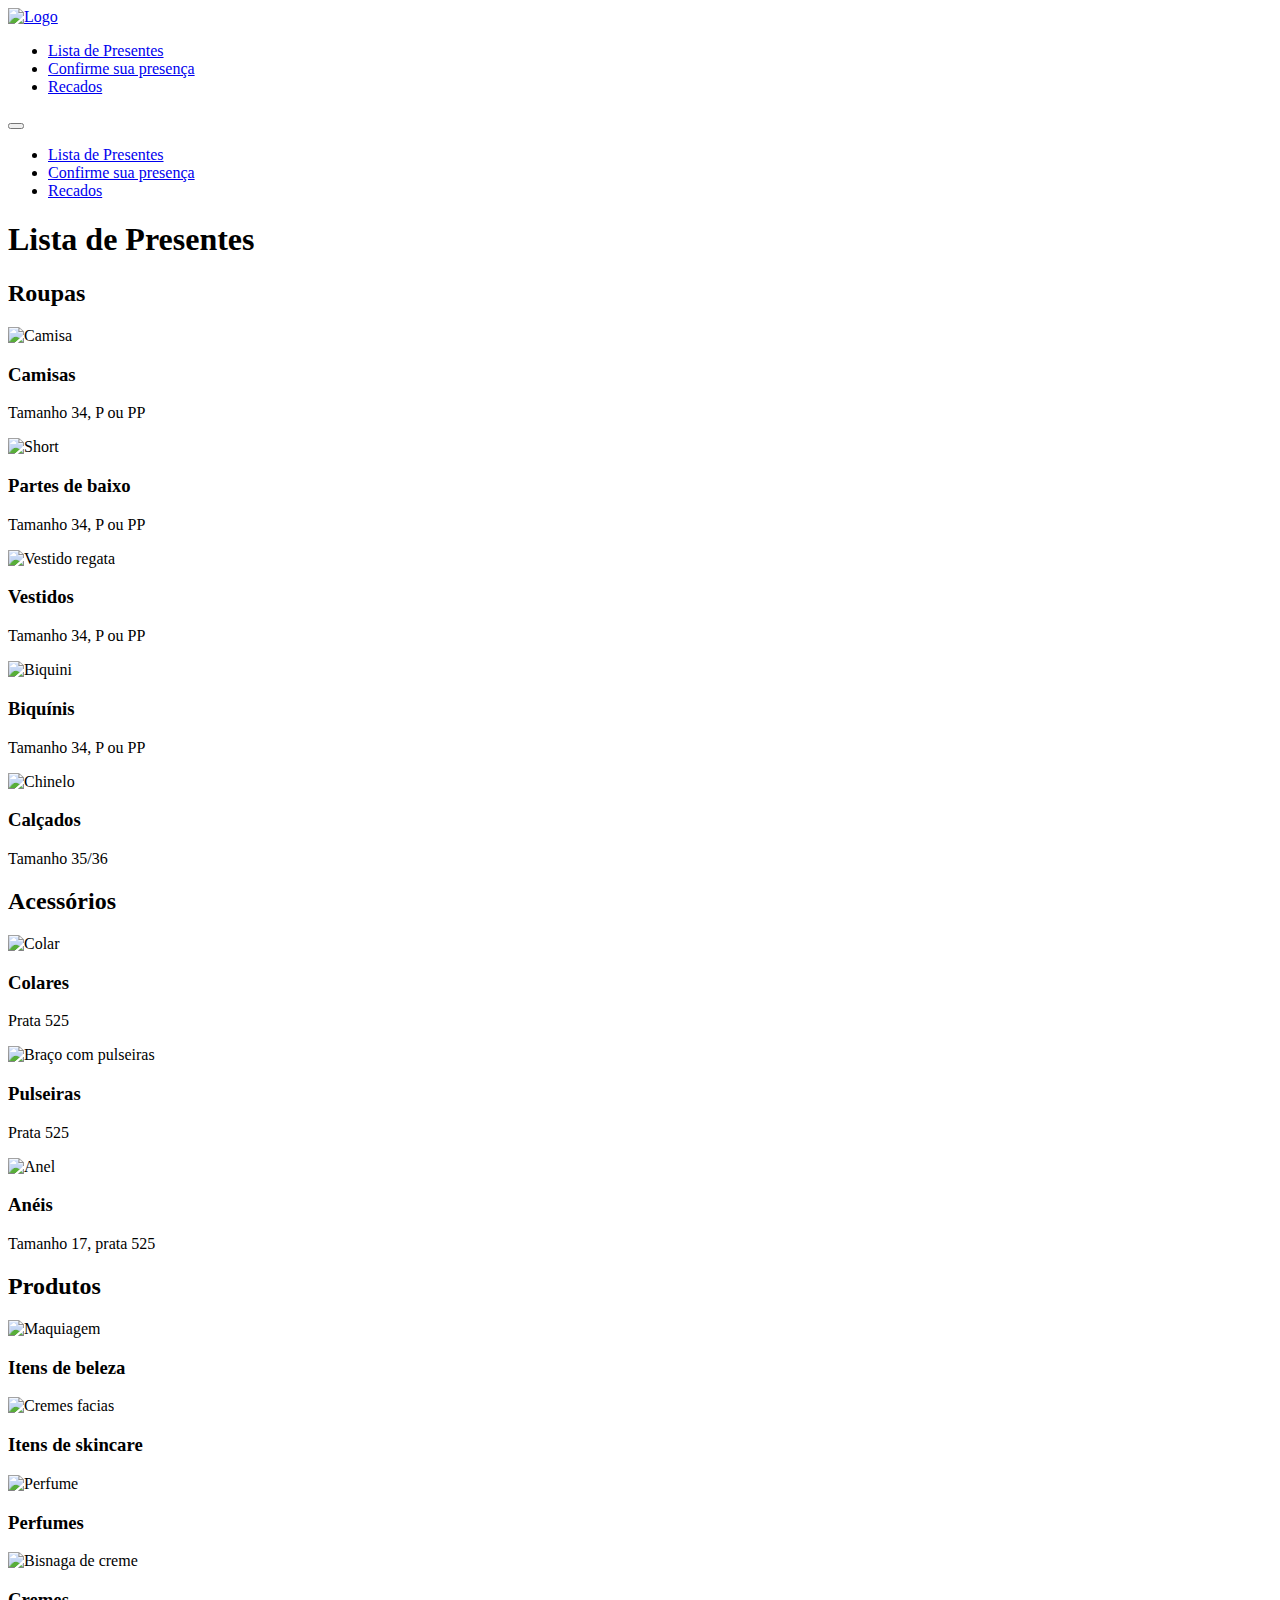
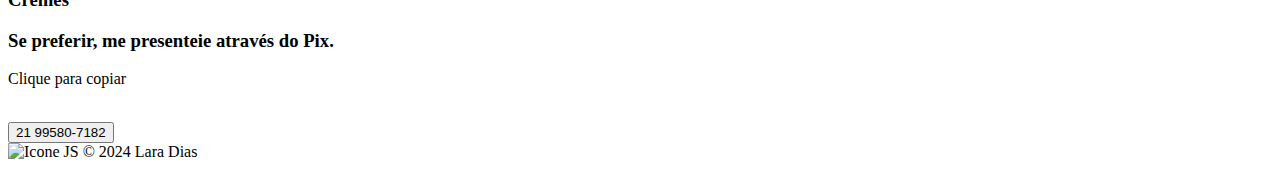
==== lista.html @ 9fe02545 "Add files via upload" ====
<!DOCTYPE html>
<html lang="pt-br">
<head>
    <meta charset="UTF-8">
    <meta name="viewport" content="width=device-width, initial-scale=1.0">
    <link rel="stylesheet" href="https://cdnjs.cloudflare.com/ajax/libs/font-awesome/6.6.0/css/all.min.css" integrity="sha512-Kc323vGBEqzTmouAECnVceyQqyqdsSiqLQISBL29aUW4U/M7pSPA/gEUZQqv1cwx4OnYxTxve5UMg5GT6L4JJg==" crossorigin="anonymous" referrerpolicy="no-referrer" />
    <link rel="stylesheet" href="src/styles/style.css">

    <script src="https://cdnjs.cloudflare.com/ajax/libs/jquery/3.7.1/jquery.min.js" integrity="sha512-v2CJ7UaYy4JwqLDIrZUI/4hqeoQieOmAZNXBeQyjo21dadnwR+8ZaIJVT8EE2iyI61OV8e6M8PP2/4hpQINQ/g==" crossorigin="anonymous" referrerpolicy="no-referrer"></script>

    <link rel="icon" href="/src/img/favicon.png" type="image/png" sizes="32x32">

    <title>Lista de Presentes</title>
</head>
<body>
    <header>
        <nav id="navbar">
            <a id="inicial" href="index.html">
                <img src="/src/img/id_home.png" alt="Logo" id="nav_logo" type="image/png">
            </a>
                <ul id="nav_list">
                <li class="nav-item active">
                    <a href="lista.html">Lista de Presentes</a>
                </li>
                <li class="nav-item">
                    <a href="presenca.html">Confirme sua presença</a>
                </li>
                <li class="nav-item">
                    <a href="recado.html">Recados</a>
                </li>
            </ul>
            <button id="mobile_btn">
                <i class="fa-solid fa-bars"></i>
            </button>
        </nav>
        <div id="mobile_menu">
            <ul id="mobile_nav_list">
                <li class="nav-item active">
                    <a href="lista.html">Lista de Presentes</a>
                </li>
                <li class="nav-item">
                    <a href="presenca.html">Confirme sua presença</a>
                </li>
                <li class="nav-item">
                    <a href="recado.html">Recados</a>
                </li>
            </ul>
        </div>
   </header>

    <main id="lista">
       <h1>Lista de Presentes</h1> 
        
       <h2>Roupas</h2>
       <div id="presentes">
        <div class="presente">
           <img src="src/img/presentes/camisa.png" alt="Camisa">
            <h3>Camisas</h3>
            <p>Tamanho 34, P ou PP</p>
        </div>
        <div class="presente">
            <img src="src/img/presentes/short.png" alt="Short">
            <h3>Partes de baixo</h3>
            <p>Tamanho 34, P ou PP</p>
        </div>
        <div class="presente">
            <img src="src/img/presentes/vestido.png" alt="Vestido regata">
            <h3>Vestidos</h3>
            <p>Tamanho 34, P ou PP</p>
        </div>
        <div class="presente">
            <img src="src/img/presentes/biquini.png" alt="Biquini">
            <h3>Biquínis</h3>
            <p>Tamanho 34, P ou PP</p>
        </div>
        <div class="presente">
            <img src="src/img/presentes/chinelo.png" alt="Chinelo">
            <h3>Calçados</h3>
            <p>Tamanho 35/36</p>
        </div>
       </div>

       <h2>Acessórios</h2>
       <div id="presentes">
        <div class="presente">
           <img src="src/img/presentes/cordão.png" alt="Colar">
            <h3>Colares</h3>
            <p>Prata 525</p>
        </div>
        <div class="presente">
            <img src="src/img/presentes/pulseira.png" alt="Braço com pulseiras">
            <h3>Pulseiras</h3>
            <p>Prata 525</p>
        </div>
        <div class="presente">
            <img src="src/img/presentes/anel.png" alt="Anel">
            <h3>Anéis</h3>
            <p>Tamanho 17, prata 525</p>
        </div>
       </div>

       <h2>Produtos</h2>
       <div id="presentes">
        <div class="presente">
            <img src="src/img/presentes/beleza.png" alt="Maquiagem">
             <h3>Itens de beleza</h3>
         </div>
         <div class="presente">
            <img src="src/img/presentes/skincare.png" alt="Cremes facias">
             <h3>Itens de skincare</h3>
         </div>
        <div class="presente">
           <img src="src/img/presentes/perfume.png" alt="Perfume">
            <h3>Perfumes</h3>
        </div>
        <div class="presente">
            <img src="src/img/presentes/creme.png" alt="Bisnaga de creme">
            <h3>Cremes</h3>
        </div>
       </div>
       <div class="pix">
            <h3>Se preferir, me presenteie através do Pix.</h3>
            <p>Clique para copiar</p>
            <br>
            <button id="pix" class="btn-default">21 99580-7182</button>
       </div> 
       
    </main>

    <footer role="contentinfo">
        <img id="icon" src="src/img/favicon.png" alt="Icone JS">
        <span id="copyright">
            &copy 2024 Lara Dias
        </span>
    </footer>
    <script src="src/js/script.js"></script>
</body>
</html>
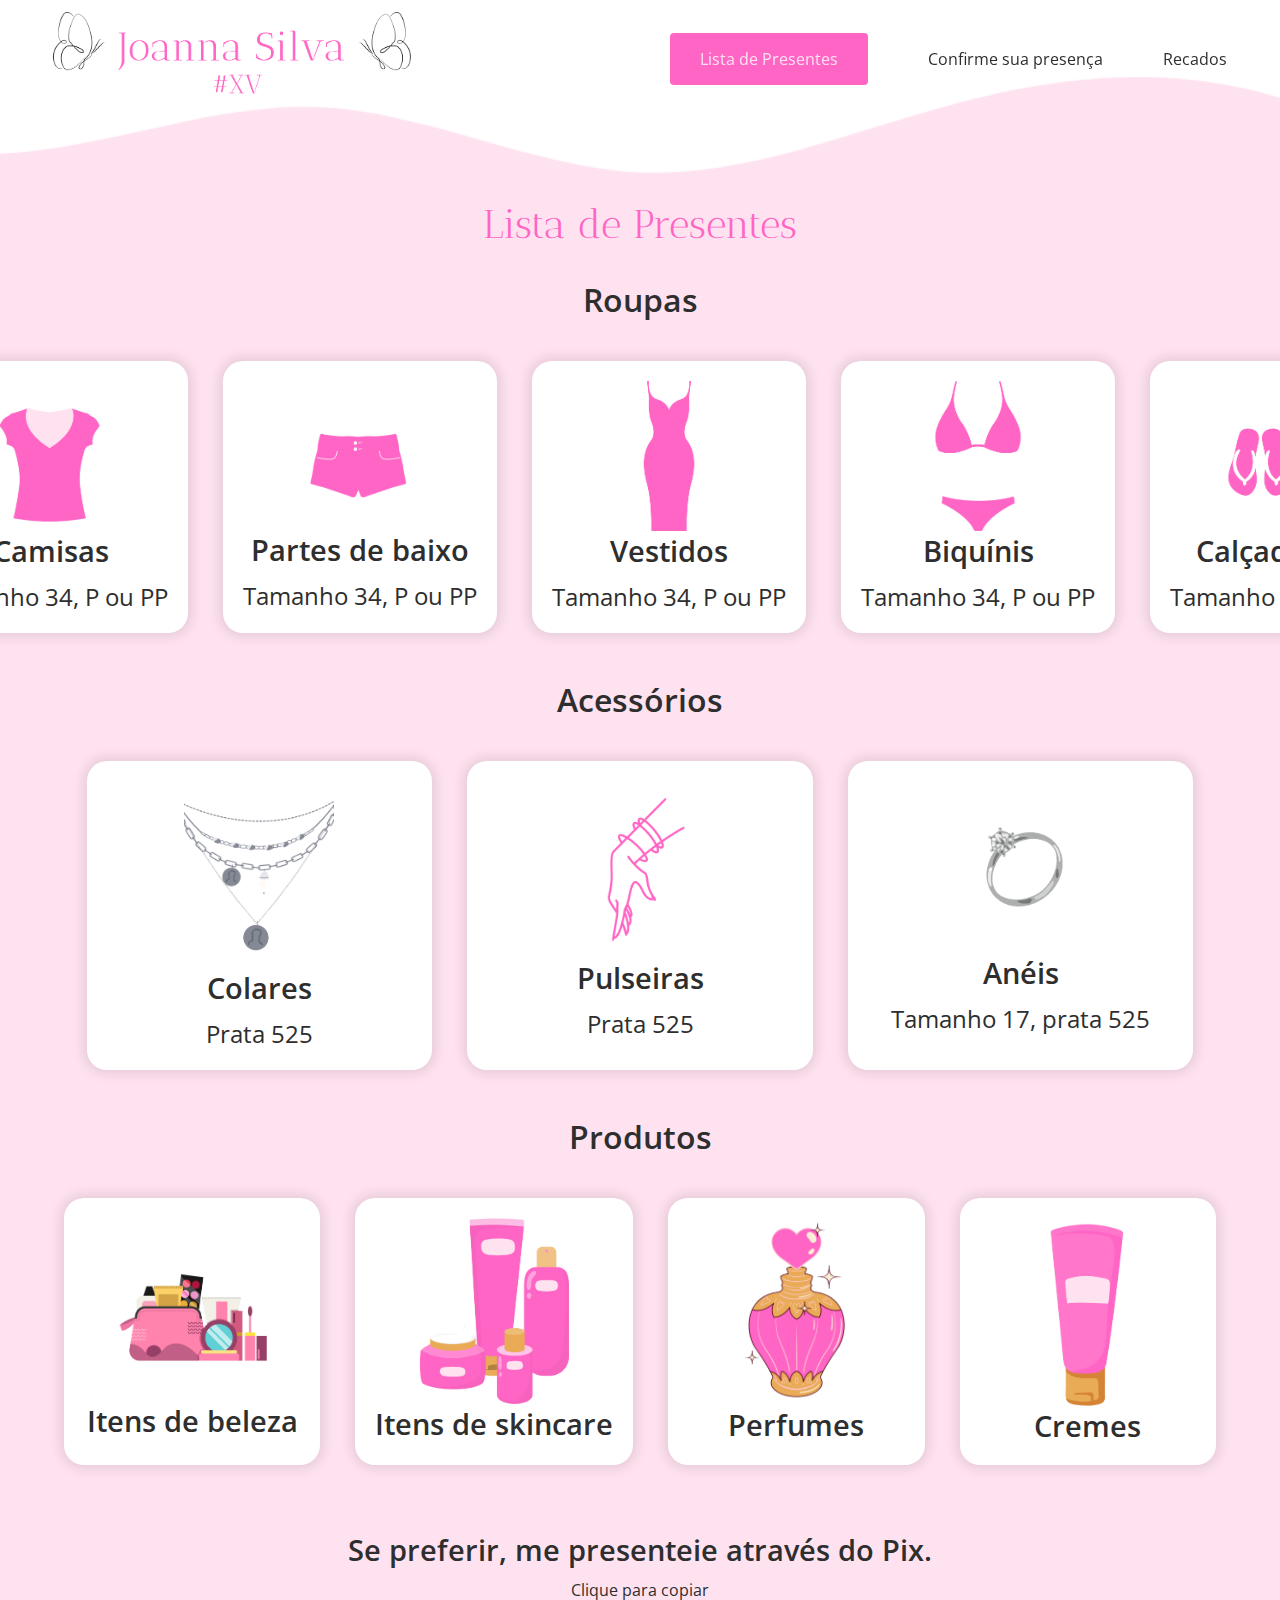
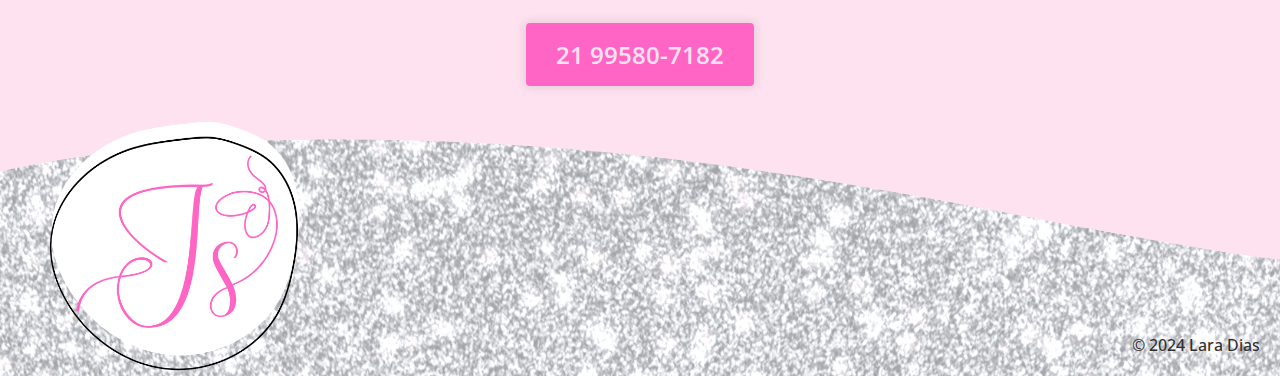
==== commit b69752c3: "Update lista.html" ====
--- a/lista.html
+++ b/lista.html
@@ -8,7 +8,7 @@
 
     <script src="https://cdnjs.cloudflare.com/ajax/libs/jquery/3.7.1/jquery.min.js" integrity="sha512-v2CJ7UaYy4JwqLDIrZUI/4hqeoQieOmAZNXBeQyjo21dadnwR+8ZaIJVT8EE2iyI61OV8e6M8PP2/4hpQINQ/g==" crossorigin="anonymous" referrerpolicy="no-referrer"></script>
 
-    <link rel="icon" href="/src/img/favicon.png" type="image/png" sizes="32x32">
+    <link rel="icon" href="src/img/favicon.png" type="image/png" sizes="32x32">
 
     <title>Lista de Presentes</title>
 </head>
@@ -16,7 +16,7 @@
     <header>
         <nav id="navbar">
             <a id="inicial" href="index.html">
-                <img src="/src/img/id_home.png" alt="Logo" id="nav_logo" type="image/png">
+                <img src="src/img/id_home.png" alt="Logo" id="nav_logo" type="image/png">
             </a>
                 <ul id="nav_list">
                 <li class="nav-item active">
@@ -135,4 +135,4 @@
     </footer>
     <script src="src/js/script.js"></script>
 </body>
-</html>+</html>
--- a/src/styles/style.css
+++ b/src/styles/style.css
@@ -0,0 +1,88 @@
+@import url('https://fonts.googleapis.com/css2?family=Antic+Didone&family=Open+Sans:ital,wght@0,300..800;1,300..800&display=swap');
+@import url('navbar.css');
+@import url('home.css');
+@import url('lista.css');
+@import url('recados.css');
+@import url(presenca.css);
+@import url('footer.css');
+
+:root{
+    --branco:#ffffff;
+    --pink: #ff65c5;
+    --rosa: #ffe2f0; 
+    --preto: #2e2e2e;
+}
+
+*{
+    font-family: "Open Sans", sans-serif;
+    font-optical-sizing: auto;
+    font-weight: 400;
+    font-style: normal;
+    font-variation-settings:"wdth" 100;
+    margin:0;
+    padding:0;
+    box-sizing:border-box;  
+    text-decoration: none;
+}
+
+h1{
+    font-family: "Antic Didone", serif;
+    font-weight: 400;
+    font-style: normal;
+    font-size: 2.5rem;
+    color: var(--pink);
+    margin-top: 0px;
+}
+
+h2{
+    font-family: "Open Sans", sans-serif;
+    font-weight: 600;
+    margin-top: 30px;
+    font-style: normal;
+    font-size: 2.0rem;
+    color: var(--preto);
+}
+
+h3{
+    font-family: "Open Sans", sans-serif;
+    font-weight: 600;
+    font-style: normal;
+    font-size: 1.8rem;
+    color: var(--preto);
+}
+
+p{
+    margin-top: 10px;
+    font-size: 1.5rem;
+    text-align: top;
+}
+  
+  
+body{
+    background-color:var(--rosa);
+    color: var(--preto);
+    font-size:100%;
+}
+
+section{
+    padding: 18px 8%;
+}
+
+.btn-default{
+    border:none;
+    display: flex;
+    align-items: center;
+    justify-content: center;
+    padding: 15px 30px;
+    background-color: var(--pink);
+    border-radius: 4px;
+    font-weight: 600;
+    font-size: 1.5rem;
+    box-shadow: 0px 0px 10px 2px rgb(0, 0, 0, 0.1);
+    cursor: pointer;
+    color: var(--rosa);
+}
+
+.btn-default:hover{
+    background-color: #ff65c492;
+}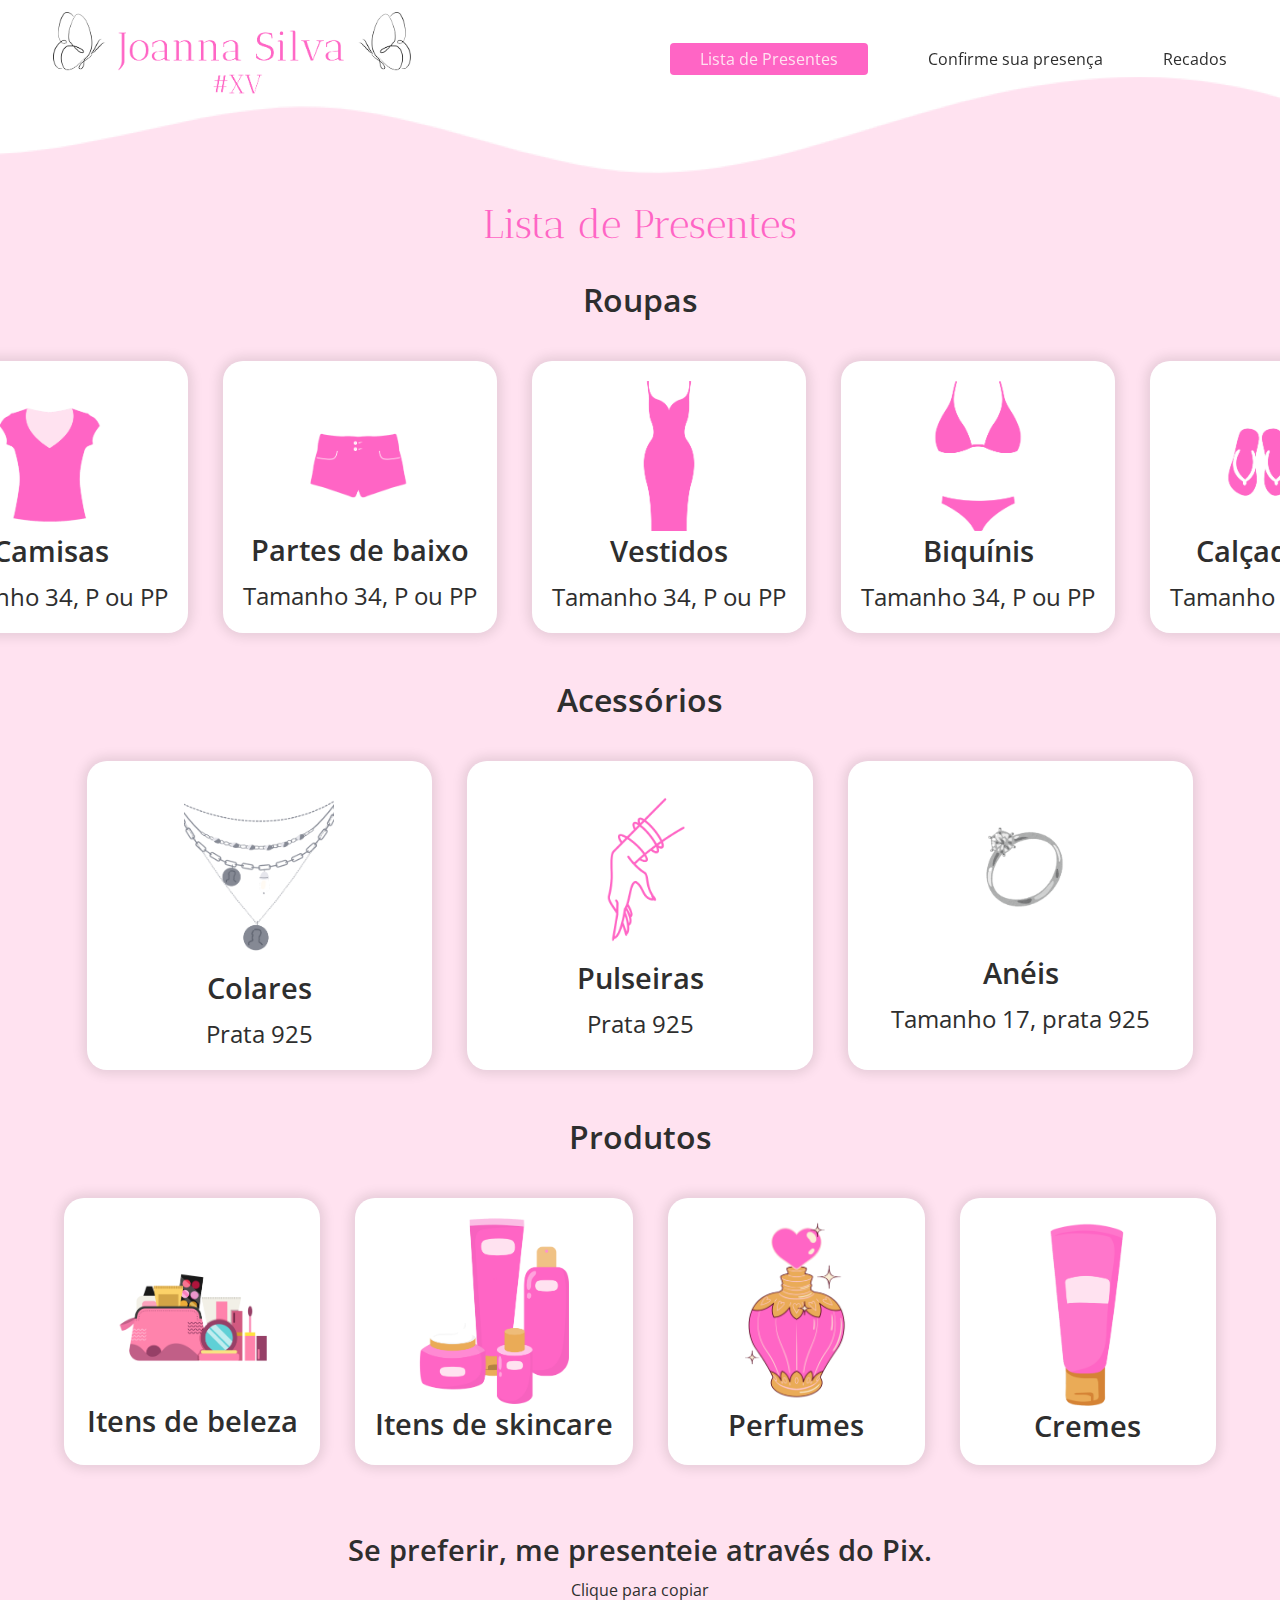
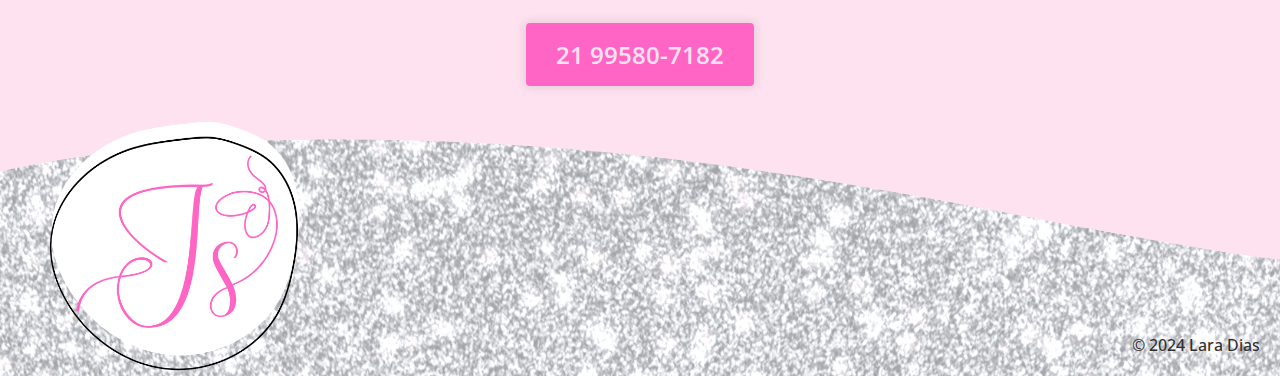
==== commit 24806eac: "mudanças finais" ====
--- a/lista.html
+++ b/lista.html
@@ -85,17 +85,17 @@
         <div class="presente">
            <img src="src/img/presentes/cordão.png" alt="Colar">
             <h3>Colares</h3>
-            <p>Prata 525</p>
+            <p>Prata 925</p>
         </div>
         <div class="presente">
             <img src="src/img/presentes/pulseira.png" alt="Braço com pulseiras">
             <h3>Pulseiras</h3>
-            <p>Prata 525</p>
+            <p>Prata 925</p>
         </div>
         <div class="presente">
             <img src="src/img/presentes/anel.png" alt="Anel">
             <h3>Anéis</h3>
-            <p>Tamanho 17, prata 525</p>
+            <p>Tamanho 17, prata 925</p>
         </div>
        </div>
 
--- a/src/styles/style.css
+++ b/src/styles/style.css
@@ -3,7 +3,7 @@
 @import url('home.css');
 @import url('lista.css');
 @import url('recados.css');
-@import url(presenca.css);
+@import url('presenca.css');
 @import url('footer.css');
 
 :root{
@@ -85,4 +85,4 @@
 
 .btn-default:hover{
     background-color: #ff65c492;
-}+}
